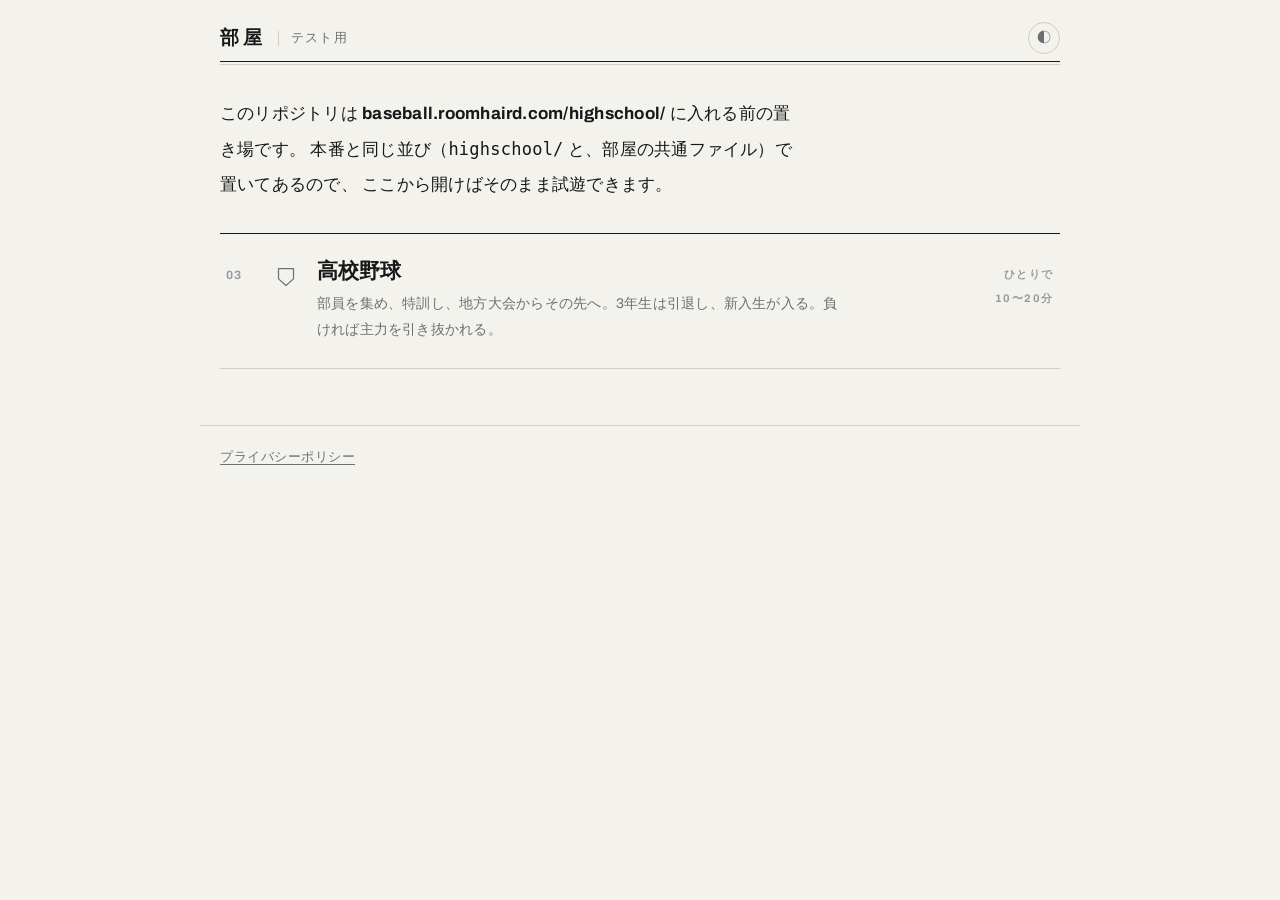
==== index.html @ 5b5fd976 "高校野球ゲームを追加（/highschool/） 部屋の3つ目として baseball.roomhaird.com/highschool/ に置くゲーム。 チーム作り → 特訓 → 地方大会 → 全国" ====
<!DOCTYPE html>
<html lang="ja">
<head>
<meta charset="UTF-8">
<meta name="viewport" content="width=device-width, initial-scale=1">
<title>高校野球（テスト用）</title>
<meta name="robots" content="noindex">
<link rel="stylesheet" href="css/style.css">
<link rel="icon" href="data:image/svg+xml,<svg xmlns='http://www.w3.org/2000/svg' viewBox='0 0 16 16'><text y='13' font-size='13'>⚾</text></svg>">
</head>
<body>

<header class="site-header">
  <h1 class="site-title"><a href="./">部屋</a><span class="site-sub">テスト用</span></h1>
  <button id="theme-toggle" class="icon-btn" type="button" aria-label="配色を切り替える">◐</button>
</header>

<main id="app">
  <p class="lead lead--room">
    このリポジトリは <b>baseball.roomhaird.com/highschool/</b> に入れる前の置き場です。
    本番と同じ並び（<code>highschool/</code> と、部屋の共通ファイル）で置いてあるので、
    ここから開けばそのまま試遊できます。
  </p>

  <ol class="index">
    <li class="index__item">
      <a class="index__link" href="highschool/">
        <span class="index__no">03</span>
        <span class="index__mark" aria-hidden="true">
          <!-- 本塁ベース。小さく出しても形が残るように、線は太めに -->
          <svg viewBox="0 0 32 32" fill="none" stroke="currentColor"
               stroke-width="1.3" stroke-linejoin="round">
            <path d="M8 7h16v11l-8 7-8-7Z"/>
          </svg>
        </span>
        <span class="index__name">高校野球</span>
        <span class="index__desc">部員を集め、特訓し、地方大会からその先へ。3年生は引退し、新入生が入る。負ければ主力を引き抜かれる。</span>
        <span class="index__meta">ひとりで<i>／</i>10〜20分</span>
      </a>
    </li>
  </ol>
</main>

<footer class="site-footer">
  <nav class="footer-nav">
    <a href="privacy.html">プライバシーポリシー</a>
  </nav>
</footer>

<script src="js/theme.js"></script>
</body>
</html>
---- css/style.css ----
/* ==================================================
   部屋  style.css

   ・組み方は「新聞・雑誌の紙面」に寄せている。
     影で浮かせたカードを並べるのではなく、
     罫線・余白・文字の大小だけで構造を作る。
   ・数字と欧文だけ Archivo（可変フォント）を読む。
     日本語は端末のヒラギノ／游ゴシックのまま（読み込みゼロ）。
     font-family の先頭に Archivo を置くと、
     数字と英字だけがそちらで出て、かなと漢字は次のものに落ちる。
   ・色は :root の変数にまとめてある。
   ================================================== */

/* ---------- 欧文・数字（Archivo / SIL Open Font License 1.1）
     ライセンス本文は fonts/Archivo-OFL.txt に置いてある。
     可変フォント1本で、太さ380〜800・幅70〜100%まで使える。
     成績表の数字は幅を詰めて出すので、幅の軸も残してある。 ---------- */
@font-face {
  font-family: 'Archivo';
  src: url('../fonts/archivo-var.woff2') format('woff2');
  font-weight: 380 800;
  font-stretch: 70% 100%;
  font-style: normal;
  font-display: swap;
  /* 日本語は端末のフォントに任せるので、欧文の範囲だけ受け持たせる */
  unicode-range: U+0000-00FF, U+2013-2014, U+2018-2019, U+201C-201D,
                 U+2026, U+2032-2033, U+2212;
}

/* ===== テーマ ===== */
:root {
  /* 紙と墨。まっ白ではなく、わずかに温かい紙の色にしてある */
  --bg:        #f4f2ec;
  --bg-raised: #fbfaf7;
  --bg-sunken: #e8e5dc;
  --ink:       #16181a;
  --ink-mute:  #6b7076;
  --ink-faint: #979ba1;
  --line:      #d3cec3;   /* 本罫 */
  --line-soft: #e4e0d6;   /* うす罫 */
  --accent:    #17466e;
  --accent-ink:#ffffff;
  --ok:        #2c6a45;
  --ok-bg:     #e3efe8;
  --ng:        #a23127;
  --ng-bg:     #f6e4e1;
  --shadow:    0 12px 32px rgba(20, 18, 12, .14);
  --radius:    3px;
  --measure:   880px;   /* 紙面の幅 */
}
:root[data-theme="dark"] {
  --bg:        #121316;
  --bg-raised: #191b1e;
  --bg-sunken: #0b0c0e;
  --ink:       #e7e6e2;
  --ink-mute:  #9a9ea5;
  --ink-faint: #6d7278;
  --line:      #34373c;
  --line-soft: #24262a;
  --accent:    #7fb0da;
  --accent-ink:#0e1216;
  --ok:        #7cc79a;
  --ok-bg:     #1b2e23;
  --ng:        #e07a6d;
  --ng-bg:     #32201d;
  --shadow:    0 12px 32px rgba(0, 0, 0, .5);
}
/* 配色を選んでいないときは端末の設定に合わせる。
   （JS が動く前の一瞬も正しい配色で描かれる） */
@media (prefers-color-scheme: dark) {
  :root:not([data-theme="light"]) {
    --bg:        #121316;
    --bg-raised: #191b1e;
    --bg-sunken: #0b0c0e;
    --ink:       #e7e6e2;
    --ink-mute:  #9a9ea5;
    --ink-faint: #6d7278;
    --line:      #34373c;
    --line-soft: #24262a;
    --accent:    #7fb0da;
    --accent-ink:#0e1216;
    --ok:        #7cc79a;
    --ok-bg:     #1b2e23;
    --ng:        #e07a6d;
    --ng-bg:     #32201d;
    --shadow:    0 12px 32px rgba(0, 0, 0, .5);
  }
}

* { box-sizing: border-box; }

body {
  margin: 0;
  background: var(--bg);
  color: var(--ink);
  /* Archivo を先頭に置くのは、数字と英字だけそちらで出すため */
  font-family: 'Archivo', "Hiragino Sans", "Hiragino Kaku Gothic ProN",
               "Yu Gothic Medium", "Yu Gothic", "Noto Sans JP", Meiryo, sans-serif;
  font-size: 16px;
  line-height: 1.85;
  letter-spacing: .015em;
  -webkit-font-smoothing: antialiased;
  text-rendering: optimizeLegibility;
}

/* 見出しは字間を詰める。palt は日本語フォントの字詰めで、
   これが無いと「」や、。のまわりが間延びして素人くさく見える */
h1, h2, h3, .site-title, .index__name, .result-score, .stat-value,
.verdict-line, .detail-title, .lead, .section-title {
  font-feature-settings: "palt" 1;
}

/* 数字は桁を縦にそろえる（並べたときにガタつかない） */
.stat-value, .result-score, .compare td, .compare th,
.index__no, .progress-meta, .dataset-bar .tag {
  font-variant-numeric: tabular-nums;
}

/* ===== ヘッダー（新聞の題字のつもり） ===== */
.site-header {
  position: relative;
  display: flex;
  align-items: center;
  justify-content: space-between;
  gap: 12px;
  max-width: var(--measure);
  margin: 0 auto;
  padding: 22px 20px 11px;
}
/* 題字の下は、太い罫と細い罫の二本引き */
.site-header::before,
.site-header::after {
  content: '';
  position: absolute;
  left: 20px; right: 20px;
}
.site-header::before { bottom: 3px; height: 1.5px; background: var(--ink); }
.site-header::after  { bottom: 0;   height: 1px;   background: var(--line); }

.site-title {
  margin: 0;
  font-size: 19px;
  font-weight: 800;
  letter-spacing: .2em;
  line-height: 1.2;
}
.site-title a { color: inherit; text-decoration: none; }
.site-sub {
  display: inline-block;
  margin-left: 12px; padding-left: 12px;
  border-left: 1px solid var(--line);
  font-size: 13px; font-weight: 500;
  letter-spacing: .1em; color: var(--ink-mute);
  vertical-align: 2px;
}
.icon-btn {
  flex: none;
  border: 1px solid var(--line);
  background: transparent;
  color: var(--ink-mute);
  border-radius: 999px;
  width: 32px; height: 32px;
  font-size: 14px;
  cursor: pointer;
  transition: color .15s, border-color .15s;
}
.icon-btn:hover { color: var(--ink); border-color: var(--ink); }

/* ===== フッター ===== */
.site-footer {
  max-width: var(--measure);
  margin: 56px auto 0;
  padding: 20px 20px 56px;
  color: var(--ink-mute);
  font-size: 12px;
  line-height: 1.9;
  border-top: 1px solid var(--line);
}
.site-footer p { margin: 0 0 4px; }
.site-footer a { color: inherit; text-underline-offset: 3px; }
.footer-nav {
  display: flex; flex-wrap: wrap; gap: 4px 18px; margin-bottom: 10px;
  font-size: 12.5px; letter-spacing: .04em;
}

/* ===== レイアウト ===== */
#app { max-width: var(--measure); margin: 0 auto; padding: 4px 20px 0; }
.screen { animation: fade .3s ease; }
@keyframes fade { from { opacity: 0; transform: translateY(4px); } to { opacity: 1; transform: none; } }

/* ===== データ出典（題字のすぐ下の細い帯） ===== */
.dataset-bar {
  max-width: var(--measure);
  margin: 10px auto 0;
  padding: 0 20px;
  font-size: 11.5px;
  letter-spacing: .06em;
  color: var(--ink-mute);
}
.dataset-bar .tag {
  display: inline-block;
  border: 1px solid var(--line);
  border-radius: 999px;
  padding: 0 9px;
  margin-right: 9px;
}

/* ===== 広告枠 =====
   本文（とくに解答ボタン）と誤タップが起きない距離を必ず空けること。
   高さを先に確保しておき、配信が始まってもレイアウトがずれないようにする。 */
.ad-slot { max-width: var(--measure); margin: 20px auto; padding: 0 20px; text-align: center; }
.ad-slot[hidden] { display: none; }
.ad-slot .ad-label {
  display: block;
  font-size: 10px; letter-spacing: .2em; color: var(--ink-faint);
  margin-bottom: 5px;
}
.ad-slot .ad-body { min-height: 100px; }
@media (min-width: 640px) { .ad-slot .ad-body { min-height: 90px; } }
.ad-slot.is-placeholder .ad-body {
  display: flex; align-items: center; justify-content: center;
  border: 1px dashed var(--line); border-radius: var(--radius);
  color: var(--ink-faint); font-size: 12px;
}
#ad-result { margin-top: 36px; }
.ad-slot .ad-body img, .ad-slot .ad-body iframe { max-width: 100%; }
/* 受け取ったタグは幅が固定されていることがあるので、画面からはみ出さないようにする。
   収まらない分は js/ads.js が縮小する（.ad-scale） */
.ad-slot .ad-body { overflow: hidden; }
.ad-slot .ad-body .ad-scale { width: max-content; max-width: none; transform-origin: top left; }
/* タグ側が白背景を前提に作られているので、枠の中だけ文字色を固定する（ダークでも読める） */
.ad-slot .ad-body { color: #333; }
.ad-slot .ad-body a { color: #1a5fb4; }
.ad-disclosure[hidden] { display: none; }

/* ===== 非公式・架空である旨のことわり書き ===== */
.disclaimer {
  margin: 16px 0 0; padding: 12px 16px;
  max-width: var(--measure);
  background: var(--bg-raised); border: 1px solid var(--line);
  border-radius: var(--radius);
  font-size: 12.5px; line-height: 1.85; color: var(--ink-mute);
}
.disclaimer b { color: var(--ink); font-weight: 700; }

/* ===== スタート画面 ===== */
.lead {
  font-size: 17px; line-height: 2.05; margin: 28px 0 34px;
  max-width: 34em;
}
.field { margin-bottom: 26px; }
.field-label {
  display: block;
  font-size: 11px; font-weight: 700; letter-spacing: .18em;
  color: var(--ink-mute);
  margin-bottom: 9px;
}
.seg {
  display: inline-flex; flex-wrap: wrap;
  border: 1px solid var(--line);
  border-radius: var(--radius);
  overflow: hidden;
  background: var(--bg-raised);
}
.seg-btn {
  appearance: none; border: 0; background: transparent; color: var(--ink-mute);
  font: inherit; font-size: 14px; font-weight: 600; letter-spacing: .04em;
  padding: 9px 20px; cursor: pointer;
  transition: background .15s, color .15s;
}
.seg-btn + .seg-btn { border-left: 1px solid var(--line); }
.seg-btn.is-active { background: var(--ink); color: var(--bg); }

/* ===== ボタン ===== */
.btn {
  appearance: none; font: inherit; border-radius: var(--radius); cursor: pointer;
  letter-spacing: .06em;
  transition: transform .08s, background .15s, border-color .15s, color .15s;
}
.btn:active { transform: translateY(1px); }
.btn-lg { padding: 14px 34px; font-size: 16px; font-weight: 700; }
.btn-primary { background: var(--ink); color: var(--bg); border: 1px solid var(--ink); }
.btn-primary:hover { background: var(--accent); border-color: var(--accent); color: var(--accent-ink); }
.btn-ghost {
  background: transparent; color: var(--ink-mute);
  border: 1px solid var(--line); padding: 14px 26px; font-size: 15px; font-weight: 600;
}
.btn-ghost:hover { color: var(--ink); border-color: var(--ink); }

/* ===== 進捗 ===== */
.progress { margin: 18px 0 22px; }
.progress-meta {
  display: flex; justify-content: space-between;
  font-size: 11px; font-weight: 700; letter-spacing: .16em;
  color: var(--ink-mute); margin-bottom: 7px;
}
.progress-bar { height: 2px; background: var(--line-soft); overflow: hidden; }
.progress-fill { height: 100%; width: 0; background: var(--ink); transition: width .3s ease; }

/* ===== 成績カード ===== */
.statcard {
  background: var(--bg-raised);
  border: 1px solid var(--line);
  border-radius: var(--radius);
  padding: 18px 20px 22px;
  margin-bottom: 22px;
}
.statcard-head {
  display: flex; align-items: baseline; justify-content: space-between; gap: 12px;
  border-bottom: 1.5px solid var(--ink);
  padding-bottom: 9px; margin-bottom: 16px;
}
.statcard-kind { font-size: 12px; font-weight: 800; letter-spacing: .18em; }
.statcard-set { font-size: 11.5px; color: var(--ink-mute); text-align: right; letter-spacing: .04em; }
.stat-grid {
  display: grid;
  grid-template-columns: repeat(auto-fit, minmax(88px, 1fr));
  gap: 16px 8px;
}
.stat-cell { text-align: center; }
.stat-label {
  display: block; font-size: 10.5px; font-weight: 700; letter-spacing: .14em;
  color: var(--ink-mute); margin-bottom: 1px;
}
.stat-value {
  display: block;
  font-size: 30px; font-weight: 700; line-height: 1.15;
  font-stretch: 84%;              /* 成績の数字は少し幅を詰める */
  letter-spacing: -.005em;
}
.stat-value .unit {
  font-size: 12px; font-weight: 500; font-stretch: 100%;
  color: var(--ink-mute); margin-left: 2px;
}

.prompt { font-size: 14px; color: var(--ink-mute); margin: 0 0 14px; letter-spacing: .06em; }

/* ===== 選択肢 ===== */
.choices { display: grid; grid-template-columns: repeat(auto-fill, minmax(178px, 1fr)); gap: 8px; }
.choice {
  appearance: none; font: inherit; font-size: 14.5px; font-weight: 600;
  text-align: left; line-height: 1.45;
  padding: 12px 14px; min-height: 52px;
  border: 1px solid var(--line); border-radius: var(--radius);
  background: var(--bg-raised); color: var(--ink);
  cursor: pointer;
  transition: border-color .15s, background .15s, color .15s;
}
.choice:hover:not(:disabled) { border-color: var(--ink); background: var(--bg-sunken); }
.choice:disabled { cursor: default; }
.choice.is-dim { opacity: .34; }
.choice.is-correct { background: var(--ok-bg); border-color: var(--ok); color: var(--ok); opacity: 1; }
.choice.is-wrong   { background: var(--ng-bg); border-color: var(--ng); color: var(--ng); opacity: 1; }
.choice .key {
  display: inline-block; min-width: 1.5em; margin-right: 7px;
  font-size: 11px; font-weight: 700; color: var(--ink-faint);
}
.choice .team { color: var(--ink-mute); font-weight: 500; }
.choice.is-correct .team, .choice.is-wrong .team { color: inherit; }

/* ===== 判定・解説 ===== */
.verdict { margin-top: 28px; }
.verdict-line {
  font-size: 21px; font-weight: 800; margin: 0 0 14px; letter-spacing: .02em;
}
.verdict-line.ok { color: var(--ok); }
.verdict-line.ng { color: var(--ng); }
.detail {
  background: var(--bg-raised); border: 1px solid var(--line);
  border-radius: var(--radius); padding: 18px 20px 20px; margin-bottom: 22px;
}
.detail-title { font-size: 19px; margin: 0 0 3px; letter-spacing: .01em; }
.detail-meta { font-size: 12.5px; color: var(--ink-mute); margin: 0 0 14px; }
.compare { width: 100%; border-collapse: collapse; font-size: 13px; }
.compare th, .compare td {
  padding: 7px 8px; border-bottom: 1px solid var(--line-soft);
  text-align: right; font-stretch: 92%;
}
.compare th:first-child, .compare td:first-child {
  text-align: left; color: var(--ink-mute); font-weight: 500; font-stretch: 100%;
}
.compare thead th {
  font-size: 11px; font-weight: 700; letter-spacing: .1em;
  color: var(--ink-mute); border-bottom-color: var(--ink);
}
.compare .col-correct { color: var(--ok); font-weight: 700; }
.compare .col-picked  { color: var(--ng); }

/* ===== 結果 ===== */
.result-head {
  text-align: center; padding: 34px 0 14px;
  border-bottom: 1.5px solid var(--ink);
}
.result-rank { font-size: 11px; font-weight: 700; letter-spacing: .24em; color: var(--ink-mute); margin: 0 0 6px; }
.result-score {
  margin: 0; font-size: 68px; font-weight: 800; line-height: 1;
  font-stretch: 78%; letter-spacing: -.01em;
}
.result-slash { color: var(--ink-faint); margin: 0 8px; font-weight: 400; }
#result-total { color: var(--ink-faint); font-size: 36px; }
.result-comment { margin: 14px 0 0; color: var(--ink-mute); font-size: 14px; }

.section-title {
  font-size: 11px; font-weight: 800; letter-spacing: .2em; color: var(--ink-mute);
  margin: 40px 0 4px; padding-bottom: 8px; border-bottom: 1.5px solid var(--ink);
}
.review-list { list-style: none; margin: 0; padding: 0; }
.review-list li {
  display: flex; gap: 14px; align-items: flex-start;
  padding: 13px 0; border-bottom: 1px solid var(--line-soft);
}
.mark { flex: none; width: 1.3em; font-weight: 800; }
.mark.ok { color: var(--ok); }
.mark.ng { color: var(--ng); }
.review-body { min-width: 0; }
.review-title { font-size: 15px; font-weight: 700; }
.review-sub { font-size: 12.5px; color: var(--ink-mute); }
.review-sub .picked { color: var(--ng); }

.result-actions { display: flex; gap: 12px; flex-wrap: wrap; margin-top: 32px; }

/* ===== 固定ページ（プライバシーポリシー等） =====
   外枠は題字・フッターと同じ幅にそろえ、
   読む行だけを短くする（左端が揃っていないと紙面に見えない）。 */
.doc { max-width: var(--measure); margin: 0 auto; padding: 8px 20px 40px; }
.doc p, .doc ul, .doc ol { max-width: 40em; }
.doc h1 {
  font-size: 26px; margin: 32px 0 10px; letter-spacing: .02em;
  font-feature-settings: "palt" 1;
}
.doc h2 {
  font-size: 15px; margin: 40px 0 10px; letter-spacing: .08em;
  padding-bottom: 7px; border-bottom: 1px solid var(--line);
  font-feature-settings: "palt" 1;
}
.doc p, .doc li { font-size: 14.5px; line-height: 1.95; }
.doc ul { padding-left: 1.3em; }
.doc a { color: var(--accent); text-underline-offset: 3px; }

/* ===== 年度プルダウン ===== */
.year-select {
  appearance: none;
  font: inherit;
  font-size: 15px; font-weight: 600;
  color: var(--ink);
  background: var(--bg-raised);
  border: 1px solid var(--line);
  border-radius: var(--radius);
  padding: 11px 38px 11px 14px;
  min-width: 210px;
  cursor: pointer;
  background-image: linear-gradient(45deg, transparent 50%, currentColor 50%),
                    linear-gradient(135deg, currentColor 50%, transparent 50%);
  background-position: right 16px center, right 11px center;
  background-size: 5px 5px, 5px 5px;
  background-repeat: no-repeat;
}
.year-select:hover { border-color: var(--ink); }
.year-select option:disabled { color: var(--ink-faint); }
.field-note { font-size: 12px; color: var(--ink-mute); margin: 7px 0 0; }
.choice .year { color: var(--ink-faint); font-weight: 500; font-size: 12px; margin-left: 5px; }
.choice.is-correct .year, .choice.is-wrong .year { color: inherit; }
.btn:disabled { opacity: .4; cursor: not-allowed; }

/* ==================================================
   部屋トップ（目次）

   影の付いた同じ大きさのカードを3枚並べるのはやめて、
   雑誌の目次のように、罫で区切った行として組んでいる。
   ================================================== */
.index { list-style: none; margin: 30px 0 0; padding: 0; border-top: 1.5px solid var(--ink); }
.index__item { border-bottom: 1px solid var(--line); }

.index__link {
  display: grid;
  grid-template-columns: auto 1fr;
  grid-template-areas:
    "no   name"
    "mark desc"
    ".    meta";
  column-gap: 15px;
  align-items: start;
  padding: 19px 4px 21px;
  color: inherit; text-decoration: none;
  transition: background .18s ease;
}
.index__link:hover { background: var(--bg-raised); }

.index__no {
  grid-area: no;
  font-size: 12px; font-weight: 700; letter-spacing: .1em;
  color: var(--ink-faint);
  padding-top: 7px;
  transition: color .18s ease;
}
.index__link:hover .index__no { color: var(--accent); }

.index__mark {
  grid-area: mark;
  display: block; width: 30px; height: 30px;
  margin-top: 9px;
  color: var(--ink-mute);
  transition: color .18s ease;
}
.index__link:hover .index__mark { color: var(--accent); }
.index__mark svg { display: block; width: 100%; height: 100%; }

.index__name {
  grid-area: name;
  display: block;
  font-size: 21px; font-weight: 800; line-height: 1.4;
  letter-spacing: .01em;
}
.index__desc {
  grid-area: desc;
  display: block; margin-top: 5px;
  font-size: 14px; line-height: 1.85; color: var(--ink-mute);
  max-width: 38em;
}
.index__meta {
  grid-area: meta;
  display: block; margin-top: 11px;
  font-size: 11px; font-weight: 700; letter-spacing: .14em;
  color: var(--ink-faint);
}
.index__meta i { font-style: normal; color: var(--line); margin: 0 8px; }

/* 画面が広いときは、目次らしく4段に組む */
@media (min-width: 720px) {
  .index__link {
    grid-template-columns: 2.8em 46px minmax(0, 1fr) 9em;
    grid-template-areas:
      "no mark name meta"
      "no mark desc meta";
    column-gap: 0;
    padding: 23px 6px 25px;
  }
  .index__mark { margin-top: 5px; }
  .index__meta { margin-top: 7px; text-align: right; }
  .index__meta i { display: block; height: 0; margin: 2px 0; overflow: hidden; }
}

/* トップの導入文 */
.lead--room { margin: 28px 0 0; }

@media (max-width: 420px) {
  .choices { grid-template-columns: 1fr; }
  .choice .key { display: none; }
  .stat-value { font-size: 25px; }
  .result-score { font-size: 56px; }
  #result-total { font-size: 30px; }
}

/* ===== 一時休止（権利関係の確認中）=====
   NPB・選手会からの返信待ちのあいだ、画面全体を覆って隠す。
   中の要素はそのまま残しておき、ここを消せばすぐ元に戻せる。
   （関連: .site-closed, index.html / quiz/index.html / draft/index.html / privacy.html） */
.site-closed {
  position: fixed; inset: 0; z-index: 99999;
  display: flex; align-items: center; justify-content: center;
  padding: 32px 24px; text-align: center;
  background: var(--bg); color: var(--ink);
}
.site-closed__box { max-width: 420px; }
.site-closed__title { font-size: 18px; font-weight: 800; margin: 0 0 16px; }
.site-closed__text { font-size: 14.5px; line-height: 2; color: var(--ink-mute); }
html.is-closed, html.is-closed body { overflow: hidden; height: 100%; }

/* 身内プレビュー（?preview=... で解錠、localStorage で端末に記憶）。
   休止オーバーレイだけを外し、下の中身をふつうに見られるようにする。 */
html.is-preview .site-closed { display: none; }
html.is-preview.is-closed, html.is-preview.is-closed body { overflow: visible; height: auto; }
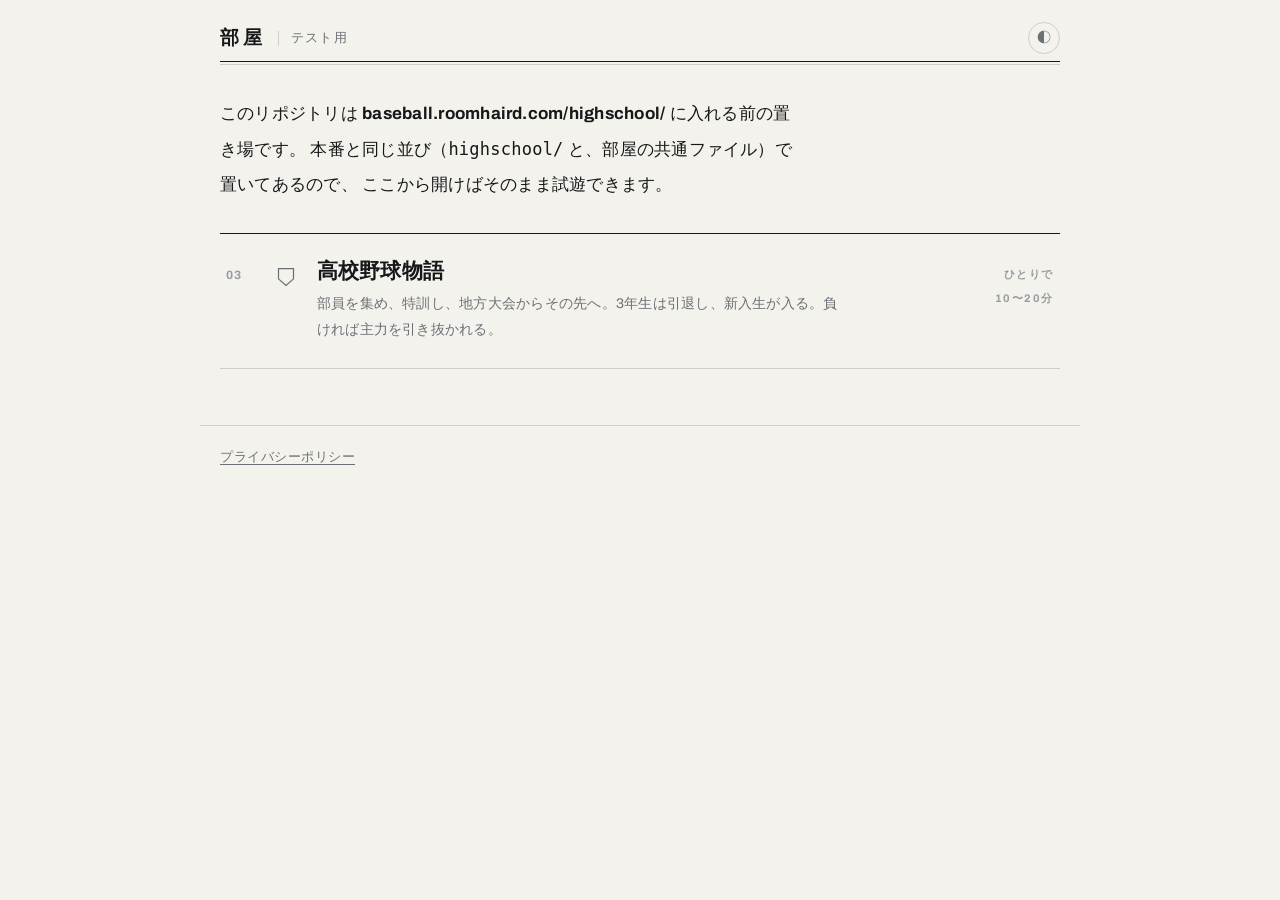
==== commit 2a1257f1: "タイトルを「高校野球物語」に。試合後の画面を分け、オーダーをつまんで並べ替え - 画面に出る名前を「高校野球物語」にした - オーダー編集で、行の左はしの ≡ をつまんで上下に動かすと打順を   入れ" ====
--- a/index.html
+++ b/index.html
@@ -3,7 +3,7 @@
 <head>
 <meta charset="UTF-8">
 <meta name="viewport" content="width=device-width, initial-scale=1">
-<title>高校野球（テスト用）</title>
+<title>高校野球物語（テスト用）</title>
 <meta name="robots" content="noindex">
 <link rel="stylesheet" href="css/style.css">
 <link rel="icon" href="data:image/svg+xml,<svg xmlns='http://www.w3.org/2000/svg' viewBox='0 0 16 16'><text y='13' font-size='13'>⚾</text></svg>">
@@ -33,7 +33,7 @@
             <path d="M8 7h16v11l-8 7-8-7Z"/>
           </svg>
         </span>
-        <span class="index__name">高校野球</span>
+        <span class="index__name">高校野球物語</span>
         <span class="index__desc">部員を集め、特訓し、地方大会からその先へ。3年生は引退し、新入生が入る。負ければ主力を引き抜かれる。</span>
         <span class="index__meta">ひとりで<i>／</i>10〜20分</span>
       </a>
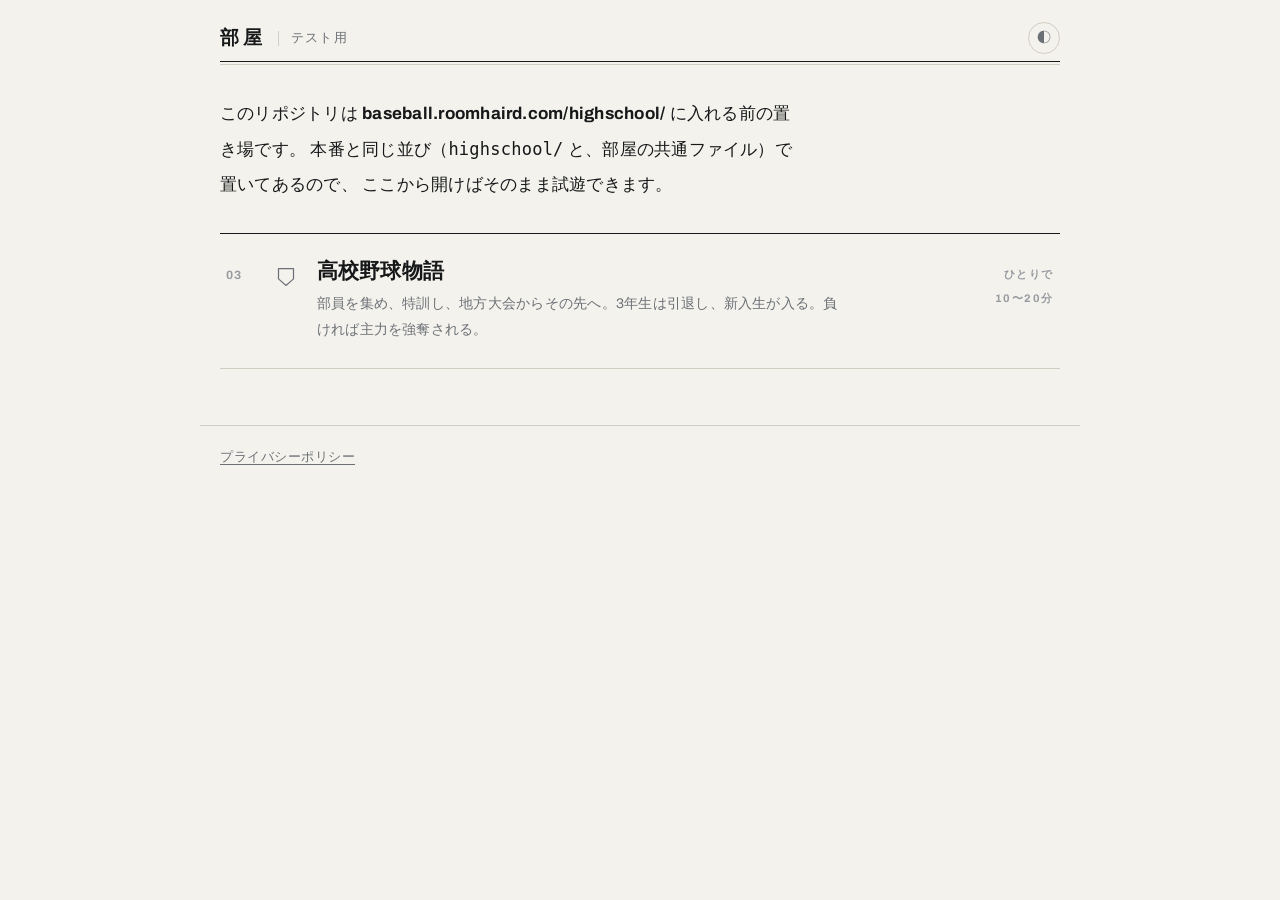
==== commit 7c55811e: "「引き抜き」を「強奪」にそろえる（強奪チャレンジ・強奪される・特訓と強奪で強くしながら など） Co-Authored-By: Claude Sonnet 5.5 <noreply@anthropic" ====
--- a/index.html
+++ b/index.html
@@ -34,7 +34,7 @@
           </svg>
         </span>
         <span class="index__name">高校野球物語</span>
-        <span class="index__desc">部員を集め、特訓し、地方大会からその先へ。3年生は引退し、新入生が入る。負ければ主力を引き抜かれる。</span>
+        <span class="index__desc">部員を集め、特訓し、地方大会からその先へ。3年生は引退し、新入生が入る。負ければ主力を強奪される。</span>
         <span class="index__meta">ひとりで<i>／</i>10〜20分</span>
       </a>
     </li>
